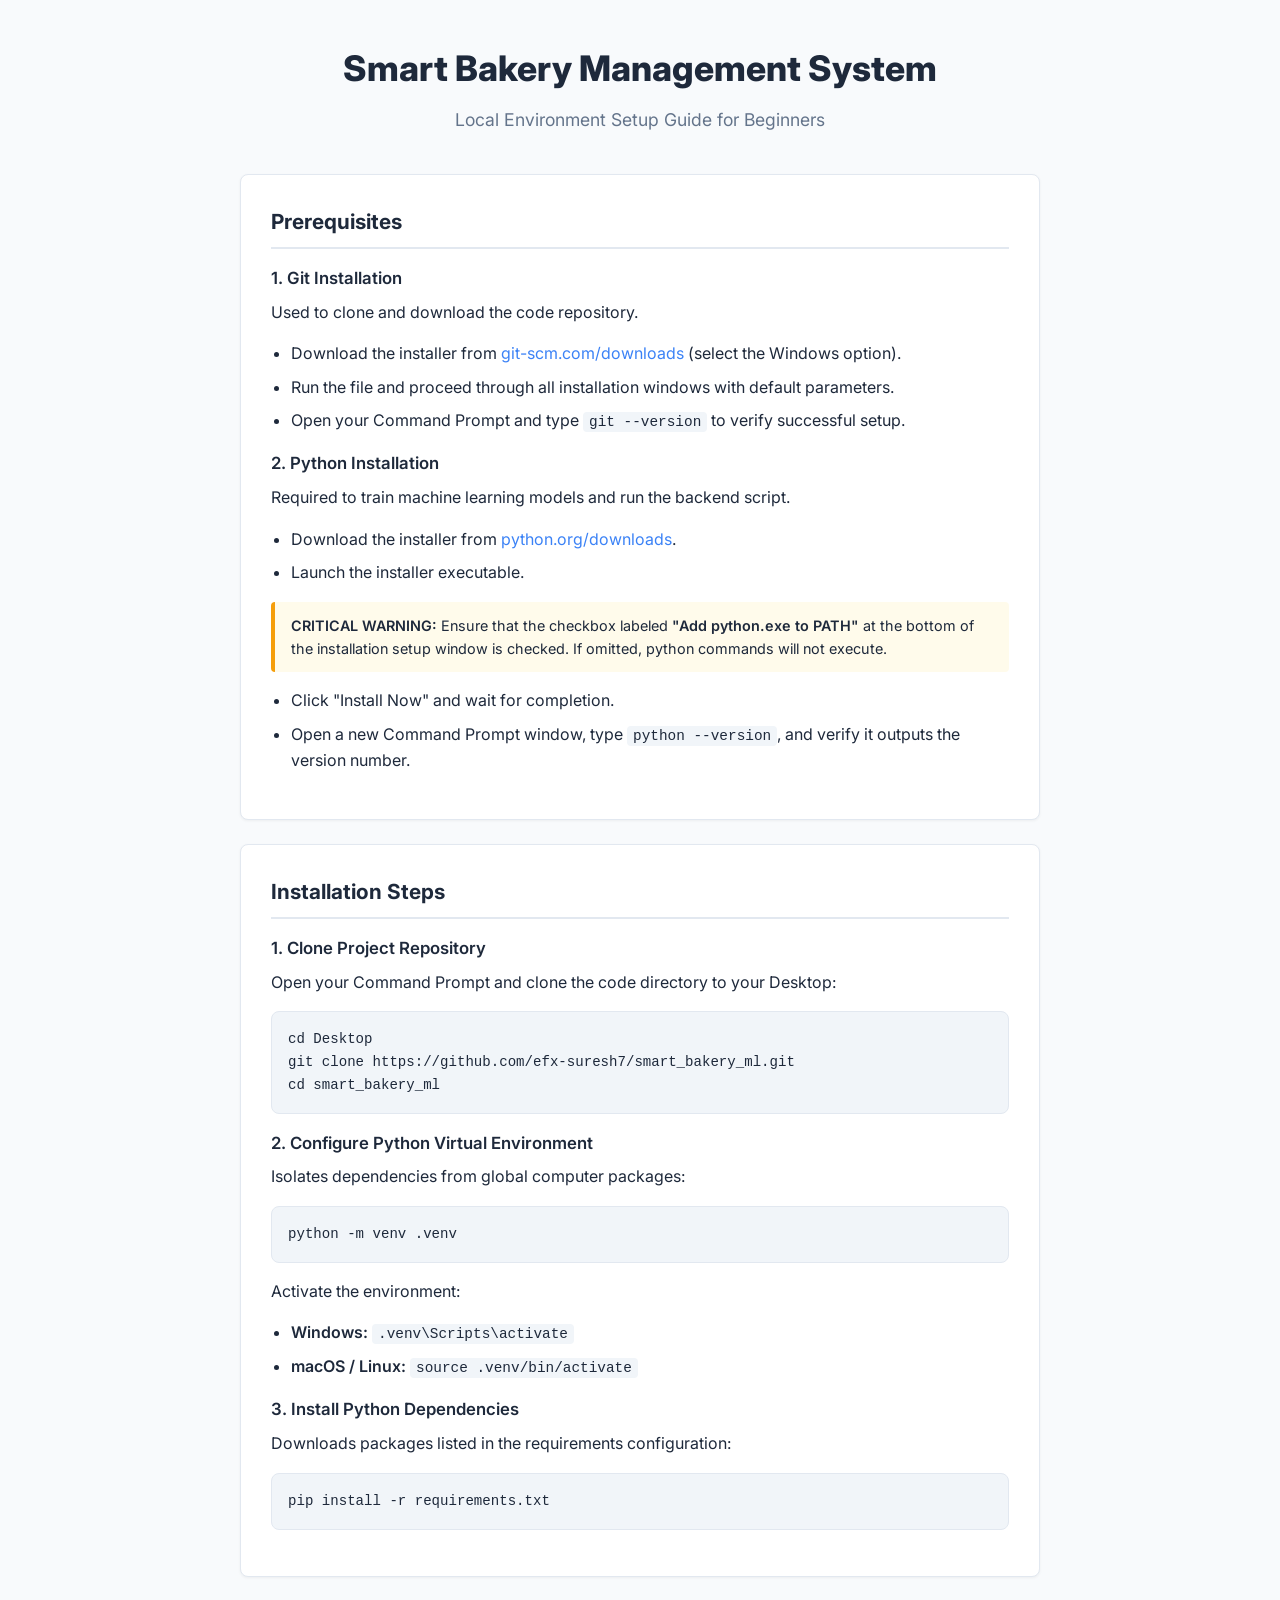
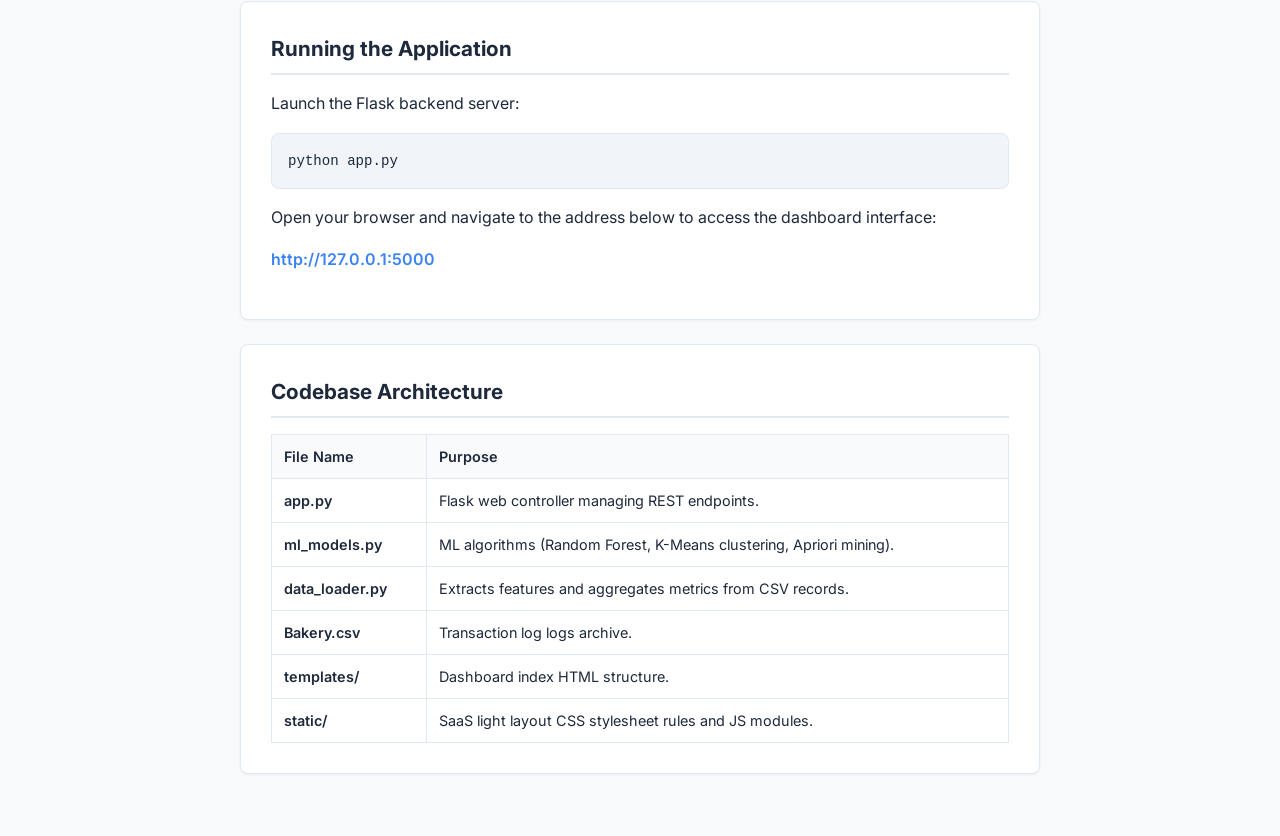
==== README.html @ b37770b7 "docs: add README.html with clean layout" ====
<!DOCTYPE html>
<html lang="en">
<head>
  <meta charset="UTF-8">
  <meta name="viewport" content="width=device-width, initial-scale=1.0">
  <title>Smart Bakery — Setup Guide</title>
  <link rel="preconnect" href="https://fonts.googleapis.com">
  <link href="https://fonts.googleapis.com/css2?family=Inter:wght@300;400;500;600;700&display=swap" rel="stylesheet">
  <style>
    :root {
      --bg: #f8fafc;
      --card: #ffffff;
      --border: #e2e8f0;
      --accent: #3b82f6;
      --text: #1e293b;
      --text-muted: #64748b;
      --code-bg: #f1f5f9;
      --radius: 8px;
    }
    * { box-sizing: border-box; margin: 0; padding: 0; }
    body {
      font-family: 'Inter', sans-serif;
      background-color: var(--bg);
      color: var(--text);
      line-height: 1.6;
      padding: 40px 20px;
    }
    .container {
      max-width: 800px;
      margin: 0 auto;
    }
    .header {
      text-align: center;
      margin-bottom: 40px;
    }
    .header h1 {
      font-size: 2.2rem;
      font-weight: 800;
      color: var(--text);
      margin-bottom: 10px;
    }
    .header p {
      font-size: 1.1rem;
      color: var(--text-muted);
    }
    .card {
      background: var(--card);
      border: 1px solid var(--border);
      border-radius: var(--radius);
      padding: 30px;
      margin-bottom: 24px;
      box-shadow: 0 1px 3px rgba(0,0,0,0.05);
    }
    .card h2 {
      font-size: 1.3rem;
      font-weight: 700;
      margin-bottom: 16px;
      border-bottom: 2px solid var(--border);
      padding-bottom: 8px;
      color: var(--text);
    }
    .card h3 {
      font-size: 1.05rem;
      font-weight: 600;
      margin: 16px 0 8px;
      color: var(--text);
    }
    ul, ol {
      margin-left: 20px;
      margin-bottom: 16px;
    }
    li {
      margin-bottom: 8px;
    }
    p {
      margin-bottom: 16px;
    }
    strong {
      font-weight: 600;
    }
    .warning {
      background: #fffbeb;
      border-left: 4px solid #f59e0b;
      padding: 12px 16px;
      border-radius: 4px;
      margin-bottom: 16px;
      font-size: 0.9rem;
    }
    code {
      font-family: monospace;
      background: var(--code-bg);
      padding: 2px 6px;
      border-radius: 4px;
      font-size: 0.9rem;
    }
    pre {
      background: var(--code-bg);
      padding: 16px;
      border-radius: var(--radius);
      overflow-x: auto;
      margin-bottom: 16px;
      border: 1px solid var(--border);
    }
    pre code {
      background: transparent;
      padding: 0;
      border-radius: 0;
      color: var(--text);
      font-size: 0.88rem;
    }
    .table-wrap {
      overflow-x: auto;
      margin-top: 16px;
    }
    table {
      width: 100%;
      border-collapse: collapse;
      font-size: 0.9rem;
    }
    th, td {
      padding: 10px 12px;
      border: 1px solid var(--border);
      text-align: left;
    }
    th {
      background: var(--bg);
      font-weight: 600;
    }
    a {
      color: var(--accent);
      text-decoration: none;
    }
    a:hover {
      text-decoration: underline;
    }
  </style>
</head>
<body>
  <div class="container">
    <div class="header">
      <h1>Smart Bakery Management System</h1>
      <p>Local Environment Setup Guide for Beginners</p>
    </div>
    
    <div class="card">
      <h2>Prerequisites</h2>
      
      <h3>1. Git Installation</h3>
      <p>Used to clone and download the code repository.</p>
      <ul>
        <li>Download the installer from <a href="https://git-scm.com/downloads" target="_blank">git-scm.com/downloads</a> (select the Windows option).</li>
        <li>Run the file and proceed through all installation windows with default parameters.</li>
        <li>Open your Command Prompt and type <code>git --version</code> to verify successful setup.</li>
      </ul>
      
      <h3>2. Python Installation</h3>
      <p>Required to train machine learning models and run the backend script.</p>
      <ul>
        <li>Download the installer from <a href="https://www.python.org/downloads/" target="_blank">python.org/downloads</a>.</li>
        <li>Launch the installer executable.</li>
      </ul>
      <div class="warning">
        <strong>CRITICAL WARNING:</strong> Ensure that the checkbox labeled <strong>"Add python.exe to PATH"</strong> at the bottom of the installation setup window is checked. If omitted, python commands will not execute.
      </div>
      <ul>
        <li>Click "Install Now" and wait for completion.</li>
        <li>Open a new Command Prompt window, type <code>python --version</code>, and verify it outputs the version number.</li>
      </ul>
    </div>

    <div class="card">
      <h2>Installation Steps</h2>
      
      <h3>1. Clone Project Repository</h3>
      <p>Open your Command Prompt and clone the code directory to your Desktop:</p>
      <pre><code>cd Desktop
git clone https://github.com/efx-suresh7/smart_bakery_ml.git
cd smart_bakery_ml</code></pre>
      
      <h3>2. Configure Python Virtual Environment</h3>
      <p>Isolates dependencies from global computer packages:</p>
      <pre><code>python -m venv .venv</code></pre>
      
      <p>Activate the environment:</p>
      <ul>
        <li><strong>Windows:</strong> <code>.venv\Scripts\activate</code></li>
        <li><strong>macOS / Linux:</strong> <code>source .venv/bin/activate</code></li>
      </ul>
      
      <h3>3. Install Python Dependencies</h3>
      <p>Downloads packages listed in the requirements configuration:</p>
      <pre><code>pip install -r requirements.txt</code></pre>
    </div>

    <div class="card">
      <h2>Running the Application</h2>
      <p>Launch the Flask backend server:</p>
      <pre><code>python app.py</code></pre>
      
      <p>Open your browser and navigate to the address below to access the dashboard interface:</p>
      <p><strong><a href="http://127.0.0.1:5000" target="_blank">http://127.0.0.1:5000</a></strong></p>
    </div>

    <div class="card">
      <h2>Codebase Architecture</h2>
      <div class="table-wrap">
        <table>
          <thead>
            <tr>
              <th>File Name</th>
              <th>Purpose</th>
            </tr>
          </thead>
          <tbody>
            <tr>
              <td><strong>app.py</strong></td>
              <td>Flask web controller managing REST endpoints.</td>
            </tr>
            <tr>
              <td><strong>ml_models.py</strong></td>
              <td>ML algorithms (Random Forest, K-Means clustering, Apriori mining).</td>
            </tr>
            <tr>
              <td><strong>data_loader.py</strong></td>
              <td>Extracts features and aggregates metrics from CSV records.</td>
            </tr>
            <tr>
              <td><strong>Bakery.csv</strong></td>
              <td>Transaction log logs archive.</td>
            </tr>
            <tr>
              <td><strong>templates/</strong></td>
              <td>Dashboard index HTML structure.</td>
            </tr>
            <tr>
              <td><strong>static/</strong></td>
              <td>SaaS light layout CSS stylesheet rules and JS modules.</td>
            </tr>
          </tbody>
        </table>
      </div>
    </div>
  </div>
</body>
</html>
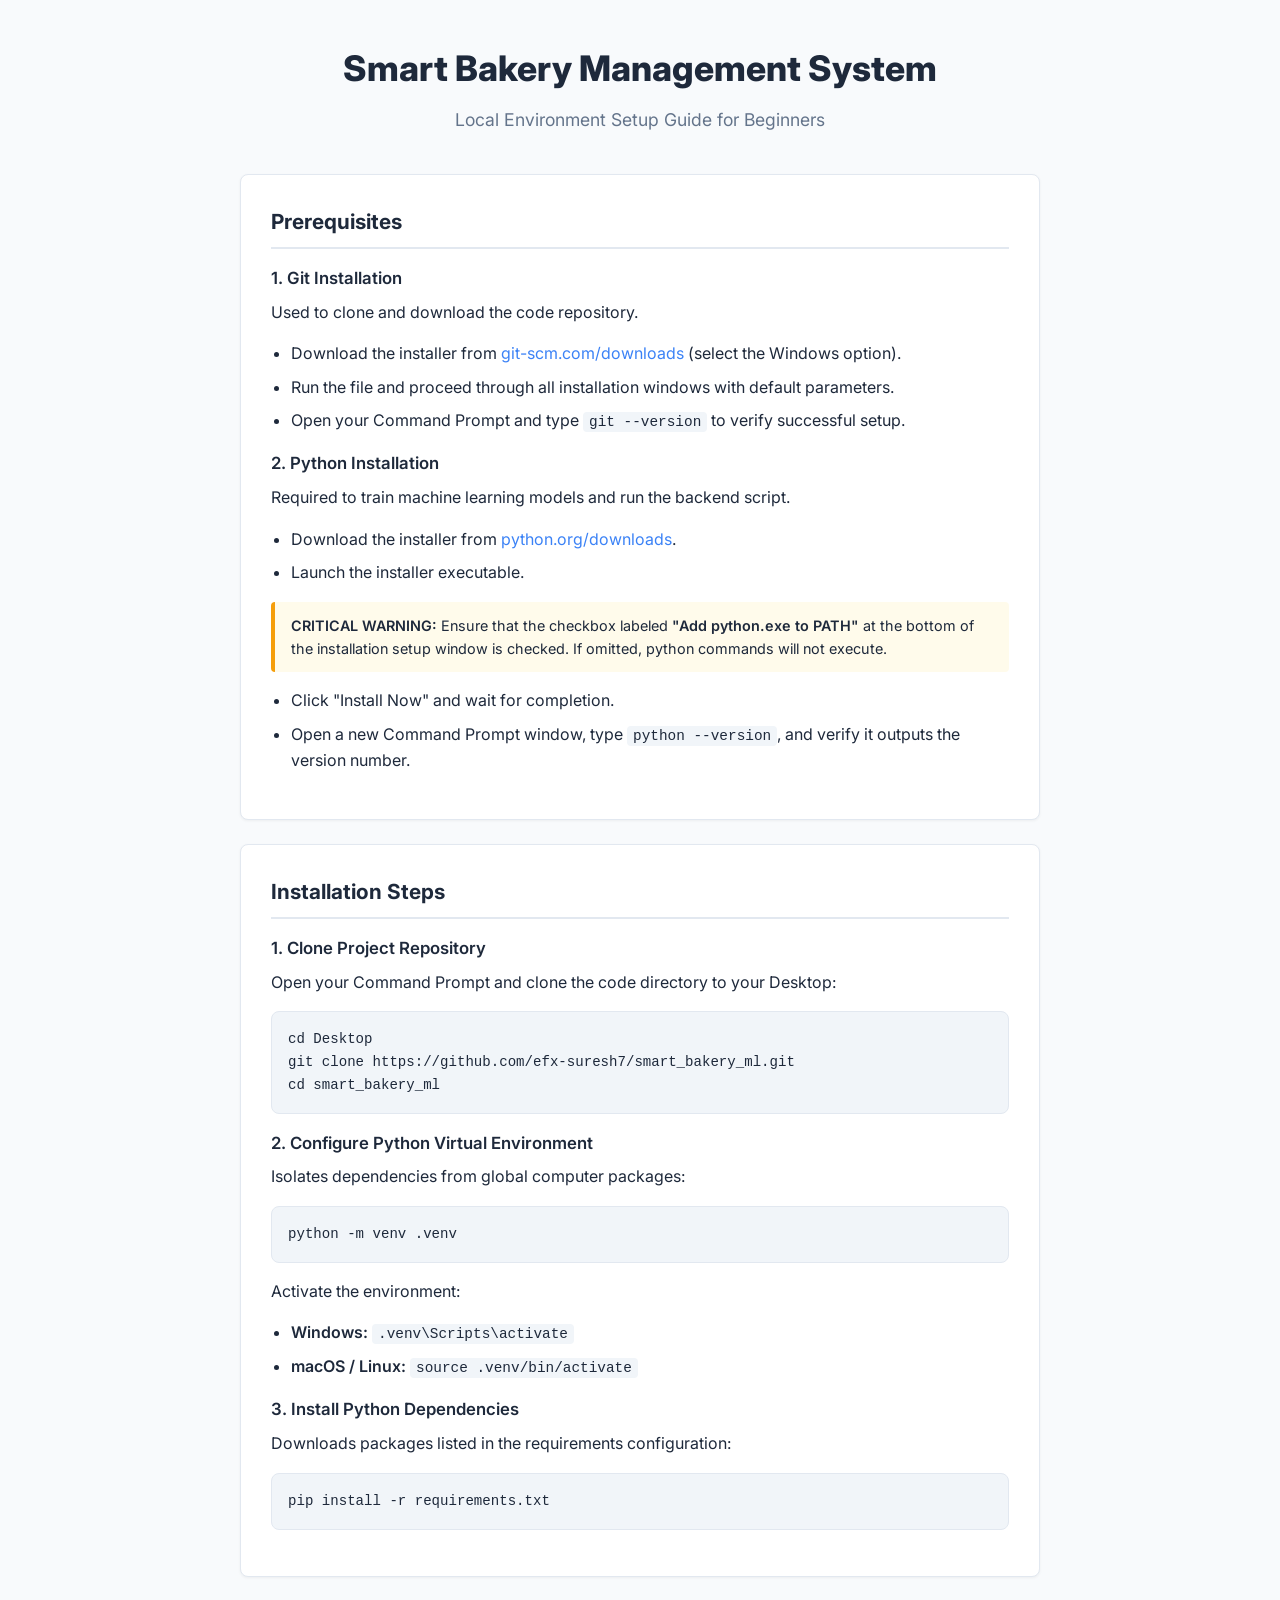
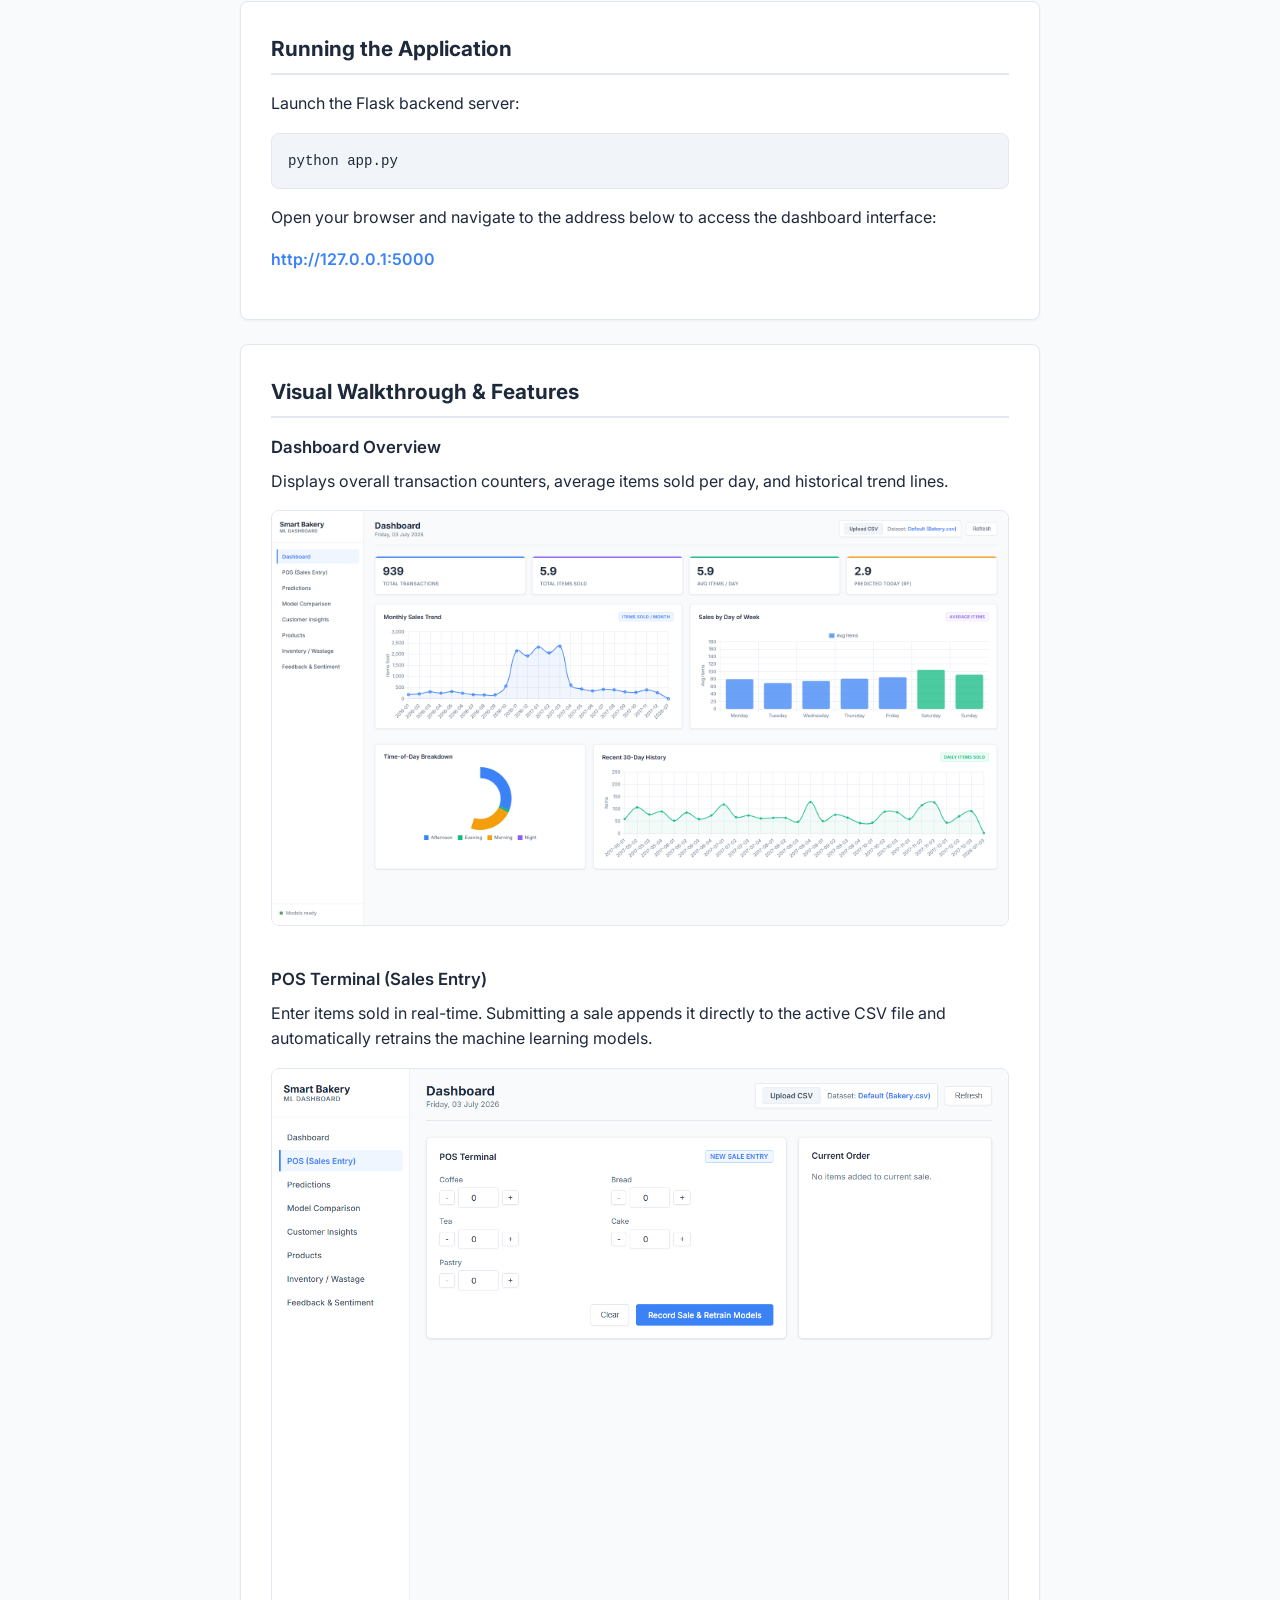
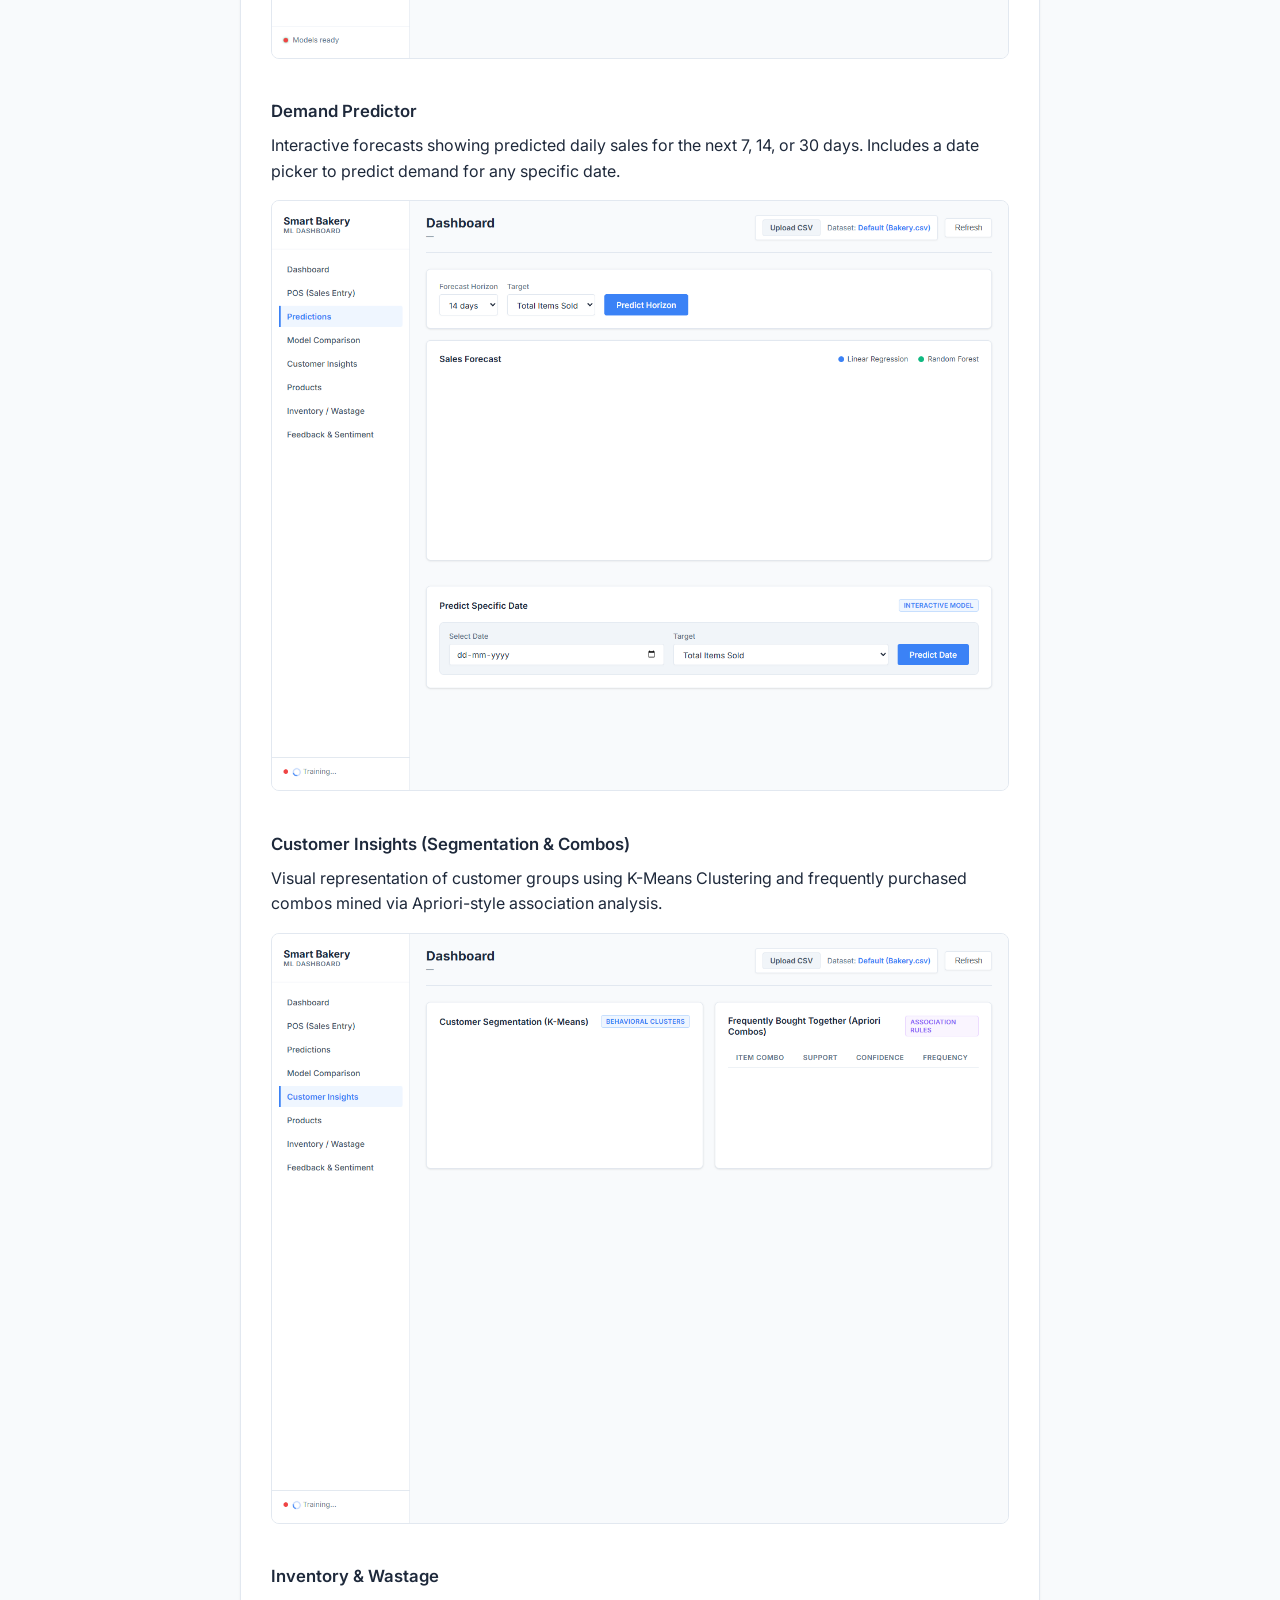
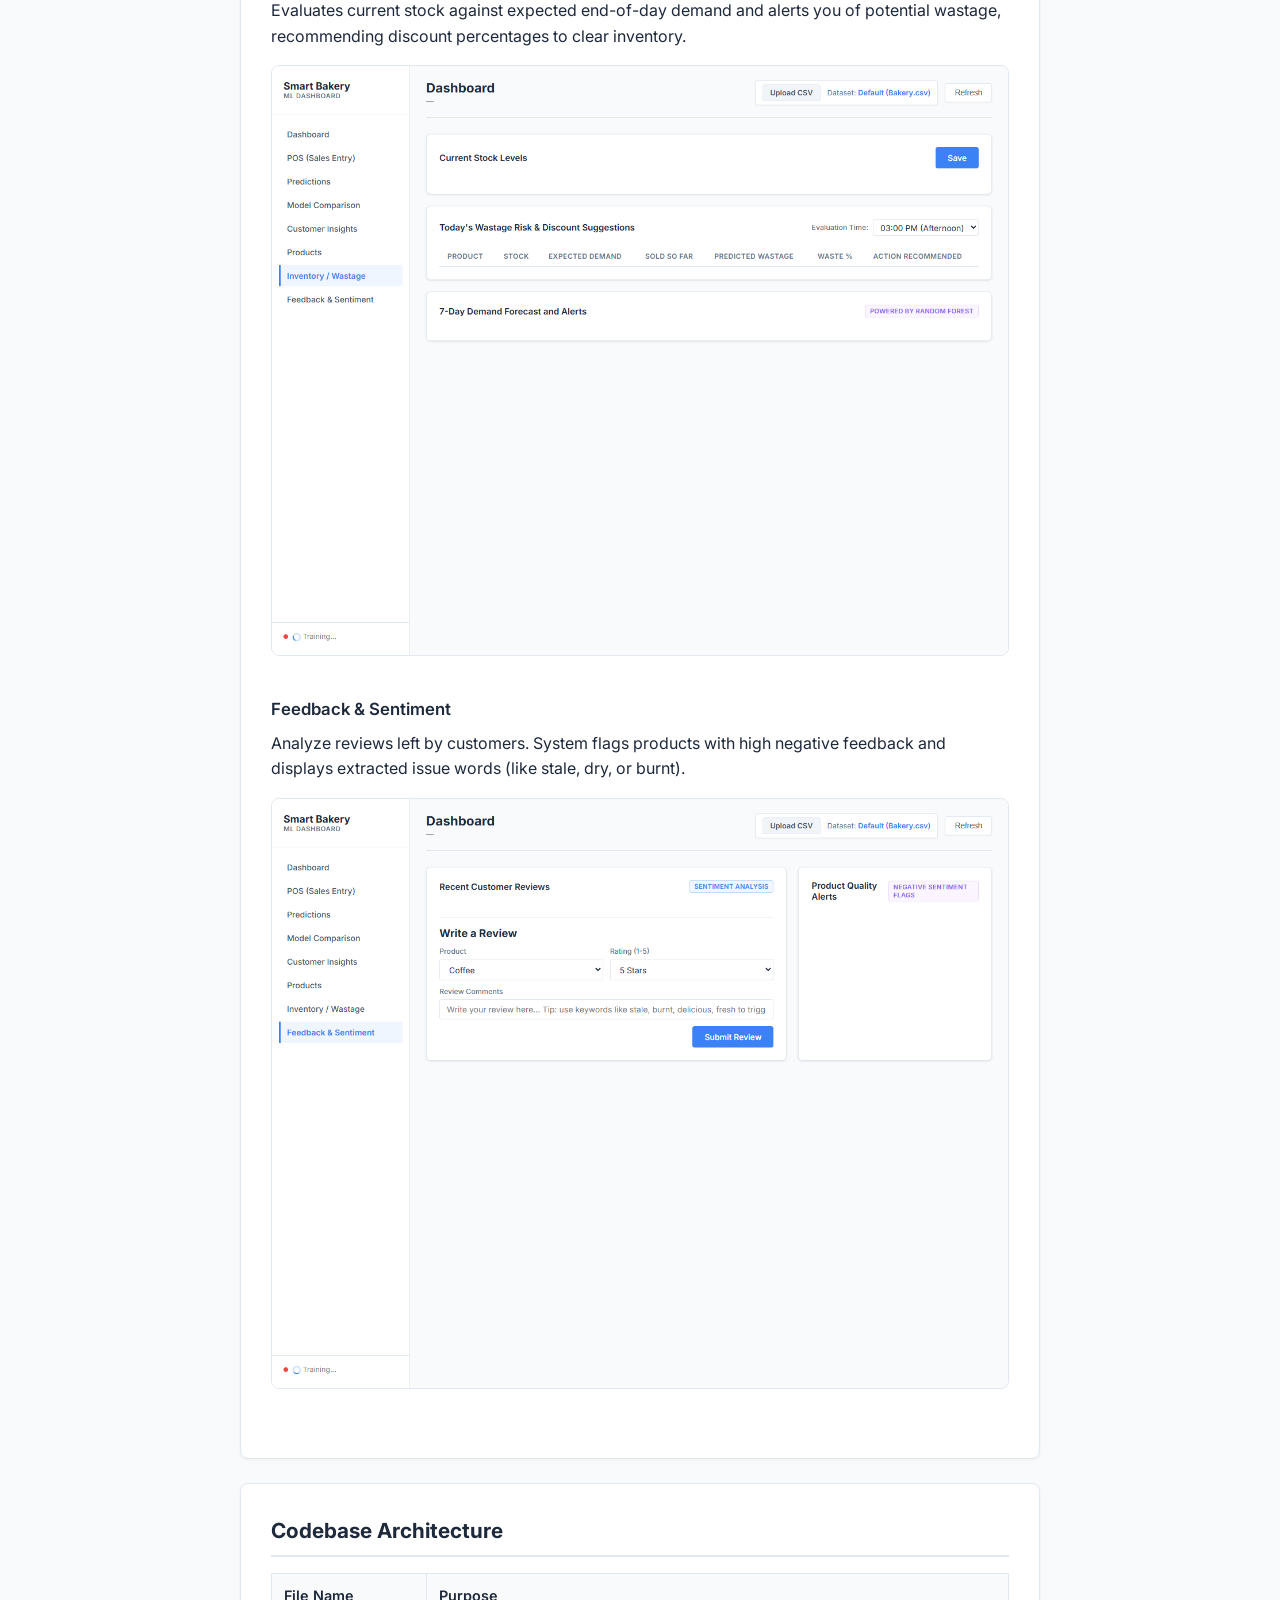
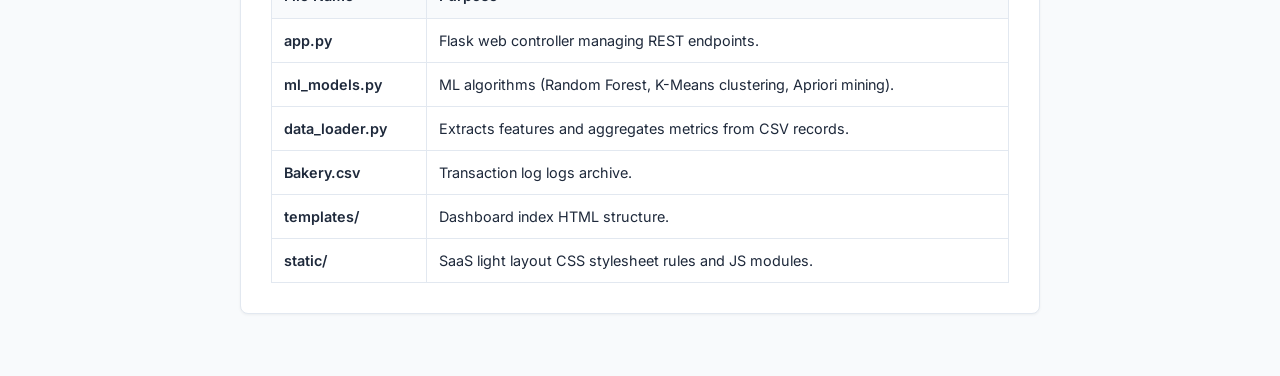
==== commit 060d7411: "docs: add screenshots and visual walkthrough of all panels to READMEs" ====
--- a/README.html
+++ b/README.html
@@ -202,6 +202,34 @@
     </div>
 
     <div class="card">
+      <h2>Visual Walkthrough & Features</h2>
+      
+      <h3>Dashboard Overview</h3>
+      <p>Displays overall transaction counters, average items sold per day, and historical trend lines.</p>
+      <p><img src="static/dashboard.png" alt="Dashboard Overview" style="max-width:100%; border:1px solid var(--border); border-radius:var(--radius); margin-bottom:16px;"></p>
+      
+      <h3>POS Terminal (Sales Entry)</h3>
+      <p>Enter items sold in real-time. Submitting a sale appends it directly to the active CSV file and automatically retrains the machine learning models.</p>
+      <p><img src="static/pos.png" alt="POS Terminal" style="max-width:100%; border:1px solid var(--border); border-radius:var(--radius); margin-bottom:16px;"></p>
+      
+      <h3>Demand Predictor</h3>
+      <p>Interactive forecasts showing predicted daily sales for the next 7, 14, or 30 days. Includes a date picker to predict demand for any specific date.</p>
+      <p><img src="static/predictions.png" alt="Demand Predictor" style="max-width:100%; border:1px solid var(--border); border-radius:var(--radius); margin-bottom:16px;"></p>
+      
+      <h3>Customer Insights (Segmentation & Combos)</h3>
+      <p>Visual representation of customer groups using K-Means Clustering and frequently purchased combos mined via Apriori-style association analysis.</p>
+      <p><img src="static/insights.png" alt="Customer Insights" style="max-width:100%; border:1px solid var(--border); border-radius:var(--radius); margin-bottom:16px;"></p>
+      
+      <h3>Inventory & Wastage</h3>
+      <p>Evaluates current stock against expected end-of-day demand and alerts you of potential wastage, recommending discount percentages to clear inventory.</p>
+      <p><img src="static/inventory.png" alt="Inventory & Wastage" style="max-width:100%; border:1px solid var(--border); border-radius:var(--radius); margin-bottom:16px;"></p>
+      
+      <h3>Feedback & Sentiment</h3>
+      <p>Analyze reviews left by customers. System flags products with high negative feedback and displays extracted issue words (like stale, dry, or burnt).</p>
+      <p><img src="static/feedback.png" alt="Feedback & Sentiment" style="max-width:100%; border:1px solid var(--border); border-radius:var(--radius); margin-bottom:16px;"></p>
+    </div>
+
+    <div class="card">
       <h2>Codebase Architecture</h2>
       <div class="table-wrap">
         <table>
